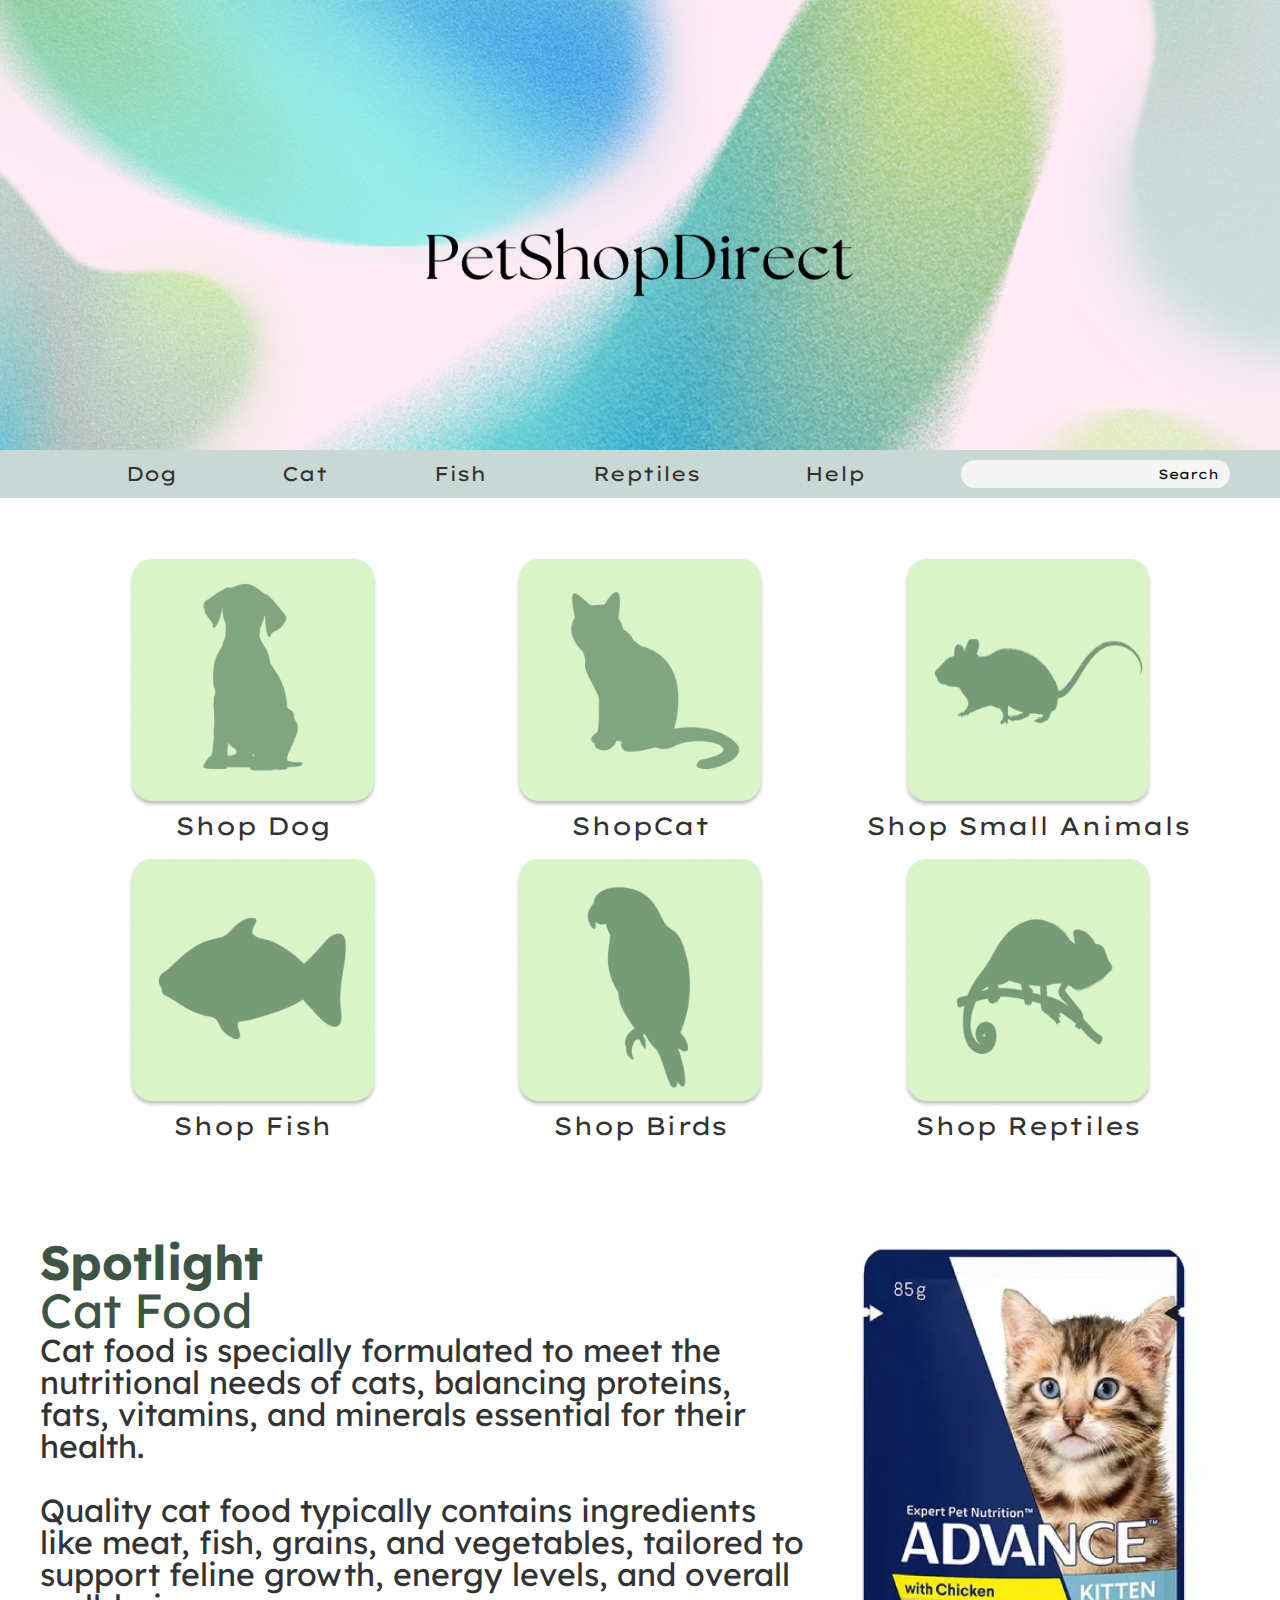
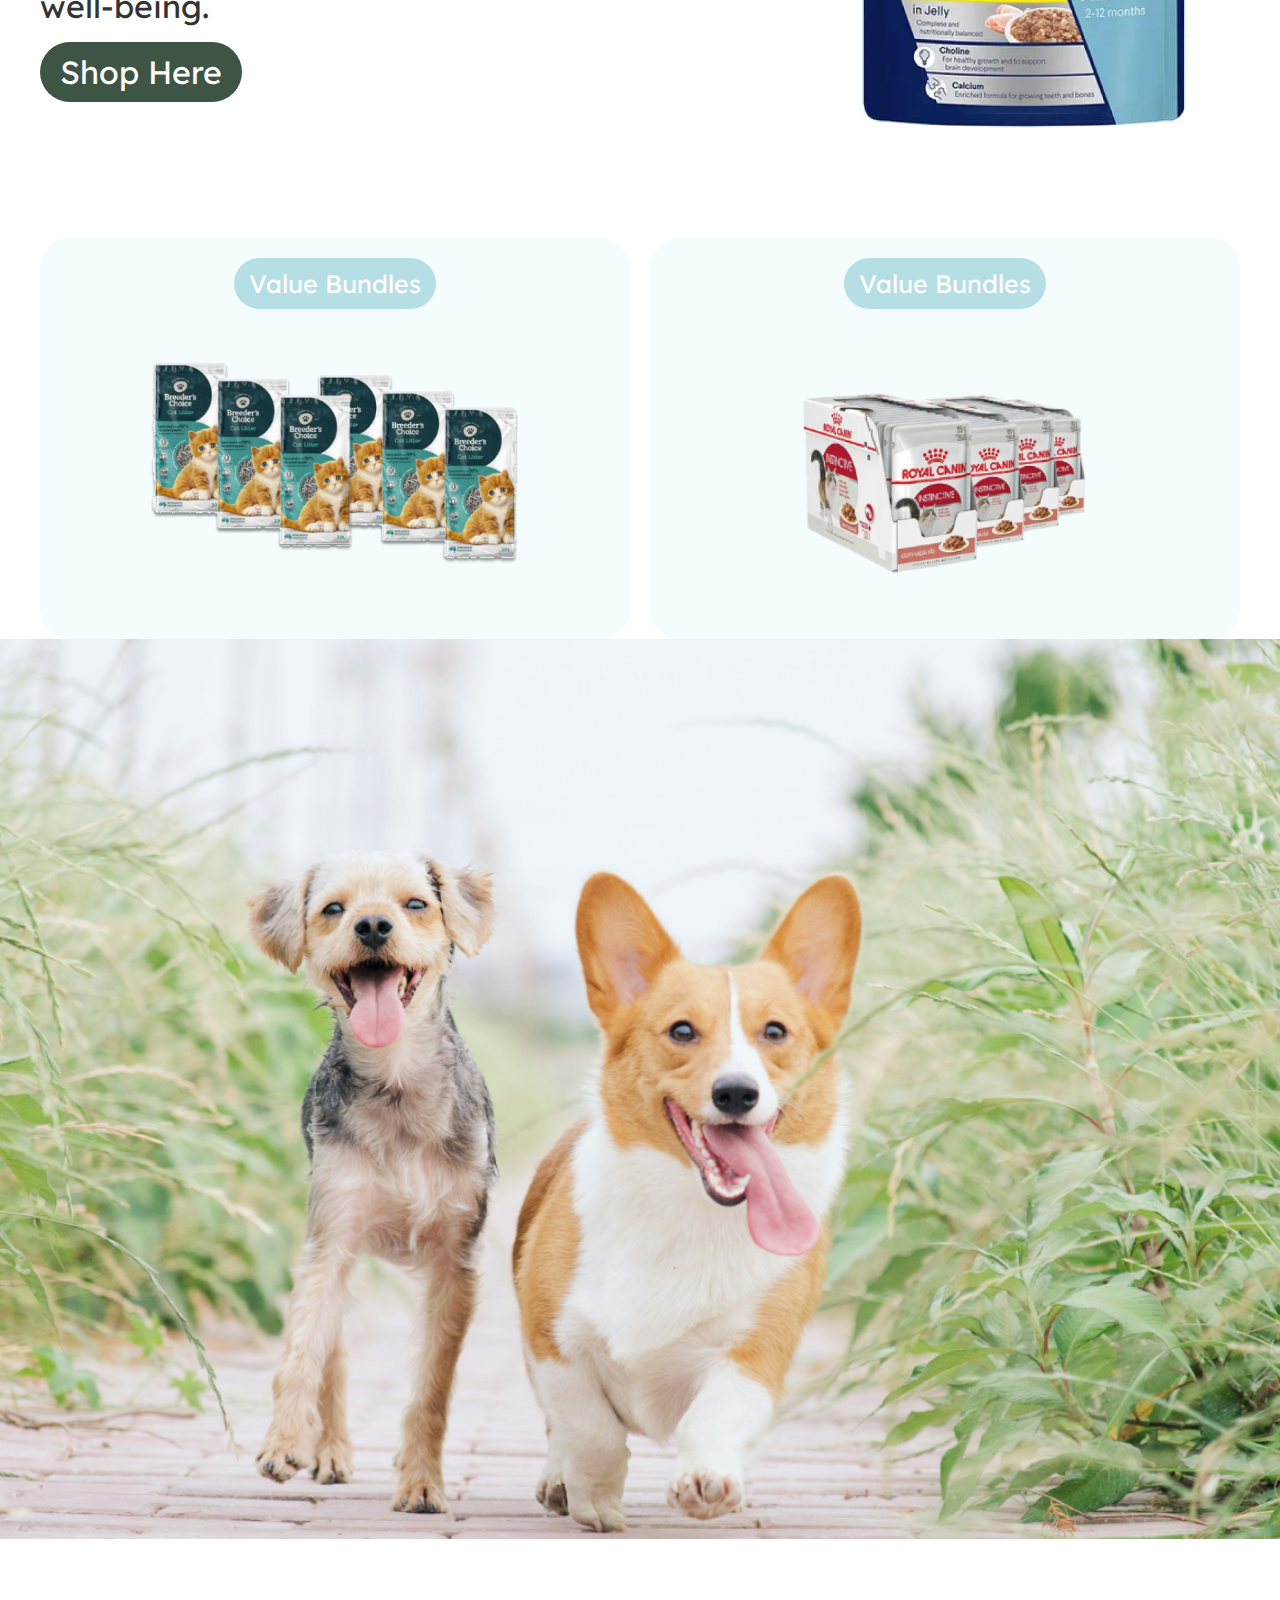
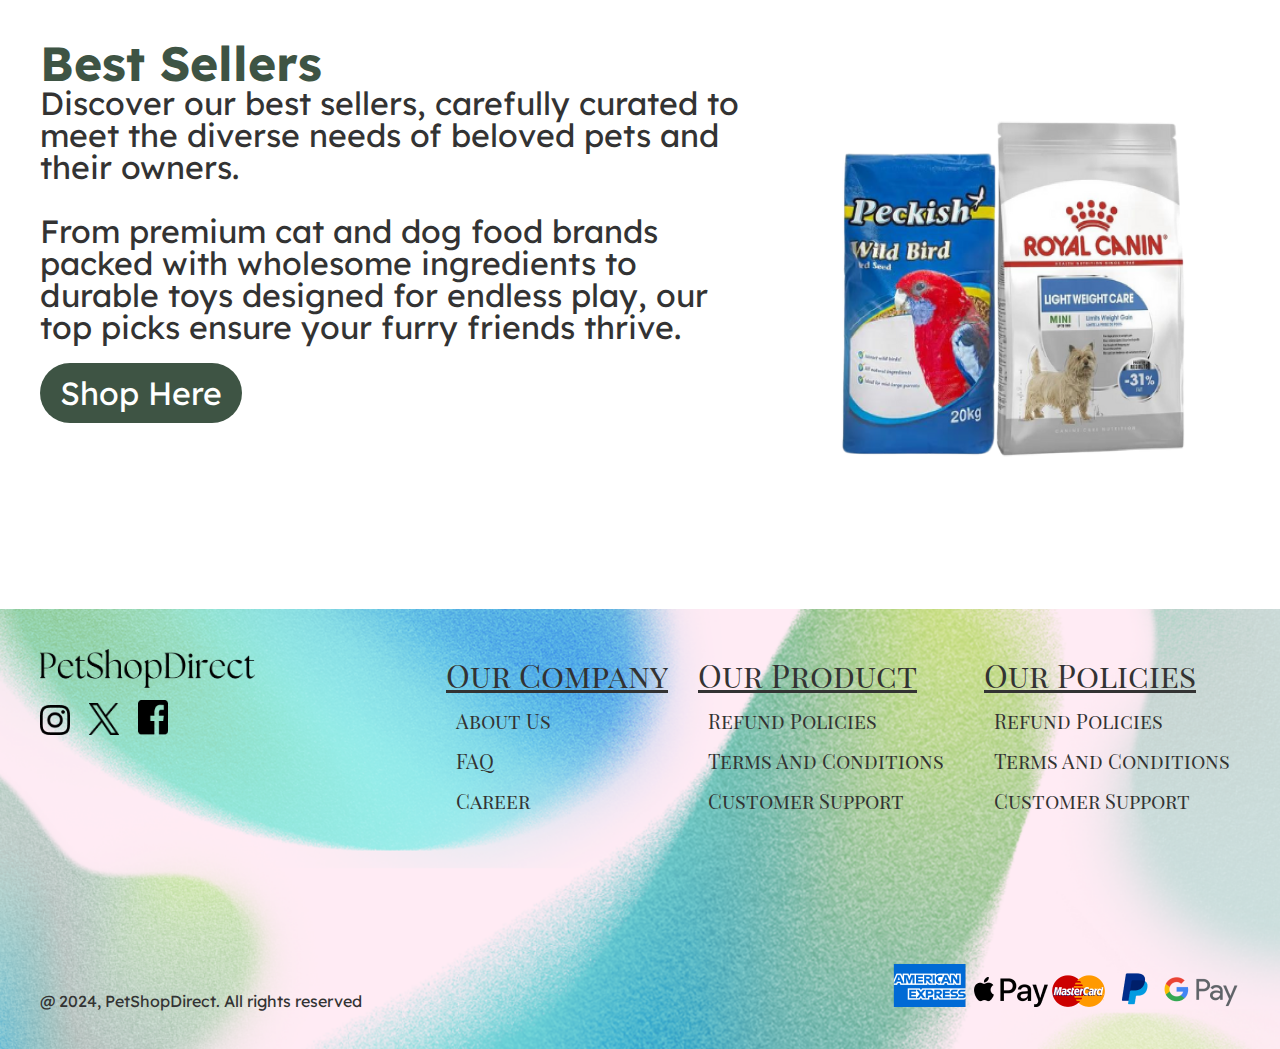
==== index.html @ a7680263 "updates" ====
<!DOCTYPE html>
<html lang="en">
  <head>
    <meta charset="UTF-8" />
    <meta name="viewport" content="width=device-width, initial-scale=1.0" />
    <title>PetShopDirect</title>
    <link rel="stylesheet" href="assets/css/styles.css" />
    <link rel="stylesheet" href="assets/css/typography.css" />
    <link rel="stylesheet" href="assets/css/colors.css" />
    <link rel="stylesheet" href="assets/css/pages/home.css" />
    <!-- fonts -->
    <link rel="preconnect" href="https://fonts.googleapis.com" />
    <link rel="preconnect" href="https://fonts.gstatic.com" crossorigin />
    <link
      href="https://fonts.googleapis.com/css2?family=Lexend+Giga:wght@100..900&family=Lexend:wght@100..900&family=Playfair+Display+SC:ital,wght@0,400;0,700;0,900;1,400;1,700;1,900&display=swap"
      rel="stylesheet"
    />
  </head>
  <body>
    <!-- banner -->
    <div class="banner"></div>
    <!-- menu -->
    <div class="menu-container">
      <div class="menu">
        <div class="menu-list">
          <a>dog</a>
          <a>cat</a>
          <a>fish</a>
          <a>reptiles</a>
          <a>help</a>
        </div>
        <div class="searchbar">
          <input type="text" />
          <button>search</button>
        </div>
      </div>
    </div>
    <!-- categories -->
    <div class="categories">
      <div class="category">
        <img src="./assets/images/dogs.png" alt="dog" />
        <p>Shop Dog</p>
      </div>
      <div class="category">
        <img src="./assets/images/cat.png" alt="cat" />
        <p>ShopCat</p>
      </div>
      <div class="category">
        <img src="./assets/images/small animals.png" alt="small animals" />
        <p>Shop Small Animals</p>
      </div>
      <div class="category">
        <img src="./assets/images/fish.png" alt="fish" />
        <p>Shop Fish</p>
      </div>
      <div class="category">
        <img src="./assets/images/bird.png" alt="birds" />
        <p>Shop Birds</p>
      </div>
      <div class="category">
        <img src="./assets/images/reptiles.png" alt="reptiles" />
        <p>Shop Reptiles</p>
      </div>
    </div>
    <!-- spotlight -->
    <div class="spotlight-container">
      <div class="spotlight">
        <h1 class="bold">Spotlight</h1>
        <h1>Cat Food</h1>
        <p>
          Cat food is specially formulated to meet the nutritional needs of
          cats, balancing proteins, fats, vitamins, and minerals essential for
          their health. <br />
          <br />
          Quality cat food typically contains ingredients like meat, fish,
          grains, and vegetables, tailored to support feline growth, energy
          levels, and overall well-being.
        </p>
        <button class="primary-button">Shop Here</button>
      </div>
      <img
        src="./assets/images/cat food spotlight.png"
        alt="cat food spotlight"
      />
    </div>
    <!-- bundle -->
    <div class="bundles">
      <div class="bundle">
        <button>value bundles</button>
        <img src="./assets/images/bundles.png" alt="bundles" />
      </div>
      <div class="bundle">
        <button>value bundles</button>
        <img src="./assets/images/bundles 2.png" alt="bundles" />
      </div>
    </div>
    <!-- featured -->
    <div class="featured"></div>
    <!-- spotlight -->
    <div class="spotlight-container">
      <div class="spotlight">
        <h1 class="bold">Best Sellers</h1>
        <p>
          Discover our best sellers, carefully curated to meet the diverse needs
          of beloved pets and their owners.<br /><br />

          From premium cat and dog food brands packed with wholesome ingredients
          to durable toys designed for endless play, our top picks ensure your
          furry friends thrive.
        </p>
        <button class="primary-button">Shop Here</button>
      </div>
      <img src="./assets/images/best sellers.png" alt="cat food spotlight" />
    </div>
    <!-- footer -->
    <div class="footer">
      <div class="footer-top">
        <div class="logo-section">
          <img class="logo" src="./assets/images/logo.png" />
          <div class="social-icons">
            <img src="./assets/images/instagram logo.png" />
            <img src="./assets/images/twitter.png" />
            <img src="./assets/images/facebook.png" />
          </div>
        </div>
        <div class="footer-menu">
          <div class="menu-section">
            <p class="menu-title">Our Company</p>
            <a> About Us </a>
            <a> FAQ </a>
            <a> Career </a>
          </div>
          <div class="menu-section">
            <p class="menu-title">Our Product</p>
            <a> Refund Policies </a>
            <a> Terms and Conditions </a>
            <a> Customer Support </a>
          </div>
          <div class="menu-section">
            <p class="menu-title">Our Policies</p>
            <a> Refund Policies </a>
            <a> Terms and Conditions </a>
            <a> Customer Support </a>
          </div>
        </div>
      </div>
      <div class="footer-bottom">
        <p>@ 2024, PetShopDirect. All rights reserved</p>
        <div>
          <img src="assets/images/American-Express-logo 1.png" alt="amex" />
          <img src="assets/images/apple pay.png" alt="paypal" />
          <img src="assets/images/MasterCard_Logo.png" alt="mastercard" />
          <img src="assets/images/Paypal_logo.png" alt="paypal" />
          <img src="assets/images/Google_Pay-Logo.png" alt="googlepay" />
        </div>
      </div>
    </div>
  </body>
</html>
---- assets/css/styles.css ----
/* http://meyerweb.com/eric/tools/css/reset/ 
   v2.0 | 20110126
   License: none (public domain)
*/

html,
body,
div,
span,
applet,
object,
iframe,
h1,
h2,
h3,
h4,
h5,
h6,
p,
blockquote,
pre,
a,
abbr,
acronym,
address,
big,
cite,
code,
del,
dfn,
em,
img,
ins,
kbd,
q,
s,
samp,
small,
strike,
strong,
sub,
sup,
tt,
var,
b,
u,
i,
center,
dl,
dt,
dd,
ol,
ul,
li,
fieldset,
form,
label,
legend,
table,
caption,
tbody,
tfoot,
thead,
tr,
th,
td,
article,
aside,
canvas,
details,
embed,
figure,
figcaption,
footer,
header,
hgroup,
menu,
nav,
output,
ruby,
section,
summary,
time,
mark,
audio,
video {
  margin: 0;
  padding: 0;
  border: 0;
  font-size: 100%;
  font: inherit;
  vertical-align: baseline;
}
/* HTML5 display-role reset for older browsers */
article,
aside,
details,
figcaption,
figure,
footer,
header,
hgroup,
menu,
nav,
section {
  display: block;
}
body {
  line-height: 1;
}
ol,
ul {
  list-style: none;
}
blockquote,
q {
  quotes: none;
}
blockquote:before,
blockquote:after,
q:before,
q:after {
  content: "";
  content: none;
}
table {
  border-collapse: collapse;
  border-spacing: 0;
}

.primary-button {
  border: none;
  background-color: #3e5444;
  color: white;
  border-radius: 30px;
  padding: 10px 20px;
  font-size: 32px;
  font-family: "Lexend", sans-serif;
  cursor: pointer;
}

button:hover {
  transition: 1s;
  transform: scale(0.97);
}

.cart-button {
  border: none;
  background-color: 99A49C4;
  color: white;
  border-radius: 30px;
  padding: 10px 20px;
  font-size: 32px;
  font-family: "Lexend", sans-serif;
}
---- assets/css/typography.css ----
/* Title Styles */
h1 {
  font-size: 48px;
  font-family: "Lexend", sans-serif;
}

h2 {
  font-size: 40px;
  font-family: "Lexend", sans-serif;
  text-transform: uppercase;
}

h3 {
  font-size: 24px;
  font-family: "Lexend Giga", sans-serif;
}

/* body */
p {
  font-size: 32px;
  font-family: "Lexend", sans-serif;
}
a {
  font-size: 20px;
  font-family: "Lexend Giga", sans-serif;
  text-transform: capitalize;
  margin: 0px 10px;
}

/* Helper */
.bold {
  font-weight: bold;
}
---- assets/css/colors.css ----
:root {
  --main-title-color: #3e5444;
}

/* Text Colors */
body {
  color: #333;
}
h1,
h2 {
  color: var(--main-title-color);
}
---- assets/css/pages/home.css ----
.banner {
  width: 100%;
  height: 50vh;
  background-image: url("../../images/header.png");
  background-position: center;
  background-size: cover;
}
.menu-container {
  background-color: #c9d8d5;
}
.menu {
  display: flex;
  align-items: center;
  justify-content: space-between;
  max-width: 1200px;
  padding: 10px 30px;
}
.menu-list {
  width: 100%;
  display: flex;
  justify-content: space-evenly;
}
.searchbar {
  background-color: #f5f5f5;
  padding: 5px;
  border-radius: 20px;
  display: flex;
  gap: 5px;
}
.searchbar input {
  border: none;
  background-color: transparent;
}

.searchbar button {
  background-color: transparent;
  border: none;
  font-family: "Lexend Giga", sans-serif;
  text-transform: capitalize;
}

.categories {
  margin: auto;
  margin-top: 40px;
  display: flex;
  justify-content: space-evenly;
  flex-wrap: wrap;
  max-width: 1200px;
}

.category {
  display: flex;
  flex-direction: column;
  align-items: center;
  width: 350px;
  margin-top: 20px;
}

.category:hover {
  transform: scale(1.1);
  transition: 1s;
  cursor: pointer;
}

.category img {
  width: 250px;
  height: 250px;
}

.category p {
  font-family: "Lexend Giga", sans-serif;
  text-transform: capitalize;
  font-size: 25px;
  margin-top: 5px;
}

.bundles {
  display: flex;
  max-width: 1200px;
  margin: auto;
  gap: 20px;
  margin-top: 100px;
}

.bundle {
  display: flex;
  flex-direction: column;
  align-items: center;
  background-color: #f4fcfe;
  padding: 20px;
  border-radius: 30px;
  width: 50%;
}

.bundle img {
  width: 100%;
}

.bundle button {
  border: none;
  background-color: #b6dfe5;
  padding: 10px 15px;
  font-size: 25px;
  border-radius: 30px;
  color: white;
  font-family: "Lexend", sans-serif;
  text-transform: capitalize;
}

.spotlight-container {
  display: flex;
  max-width: 1200px;
  margin: auto;
  margin-top: 100px;
  justify-content: space-between;
  padding: 0px 20px;
}

.spotlight-container img {
  width: 500px;
  height: 500px;
}

.spotlight-container p {
  margin-bottom: 20px;
}

.featured {
  width: 100%;
  height: 100vh;
  background-image: url("../../images/dog\ pic.png");
  background-position: center;
  background-size: cover;
}

.footer {
  margin-top: 70px;
  display: flex;
  flex-direction: column;
  gap: 30px;
  background-image: url("../../images/footer\ image.png");
  background-position: center;
  background-size: cover;
  height: 40vh;
  justify-content: space-between;
  font-family: "Playfair Display SC", serif;
  padding: 40px;
}

.footer .footer-top,
.footer-bottom {
  display: flex;
  justify-content: space-between;
  align-items: baseline;
}

.footer .footer-top .logo-section .logo {
  width: 215px;
}

.social-icons img {
  width: 30px;
  margin-right: 15px;
  margin-top: 10px;
}

.footer-menu {
  display: flex;
  gap: 30px;
}

.menu-section {
  display: flex;
  flex-direction: column;
  align-items: flex-start;
  gap: 20px;
}

.menu-section a,
.menu-title {
  font-family: "Playfair Display SC", serif;
}

.footer-bottom p {
  font-size: 16px;
}

.menu-section .menu-title {
  text-decoration: underline;
}
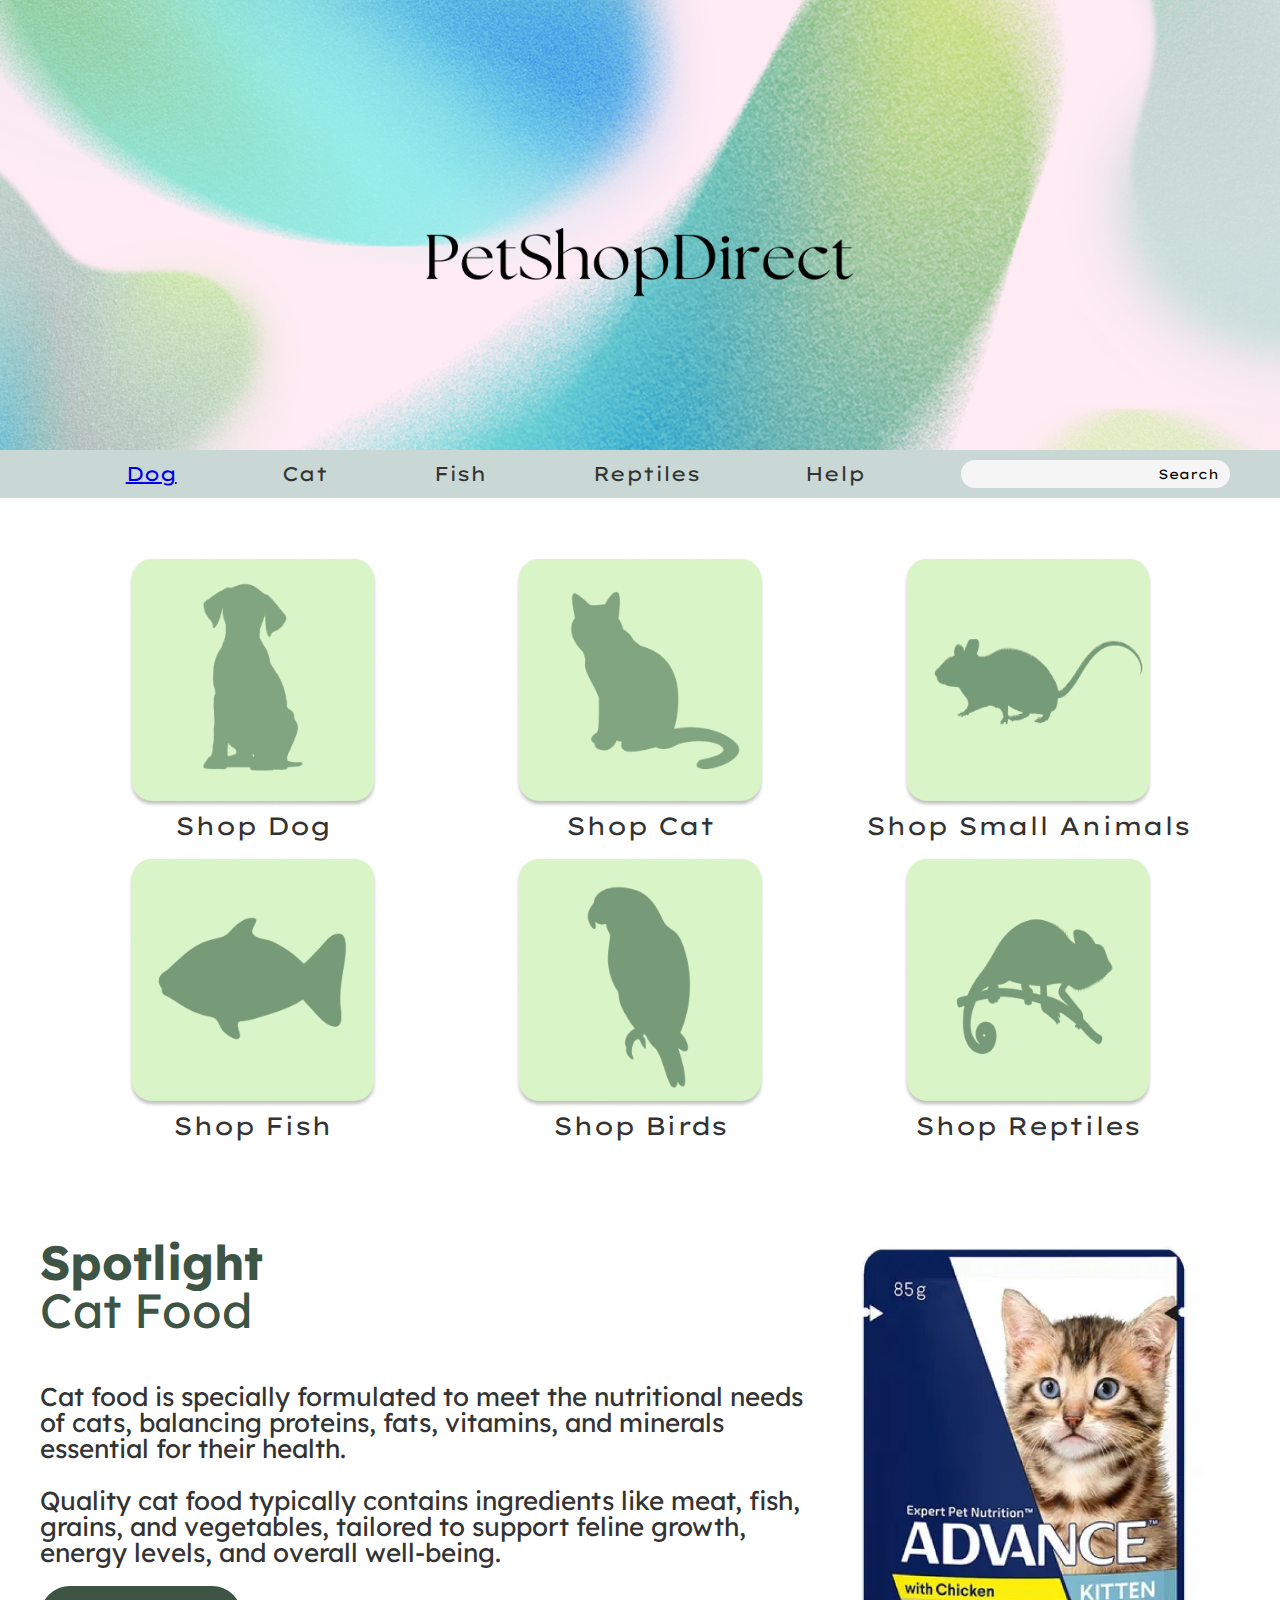
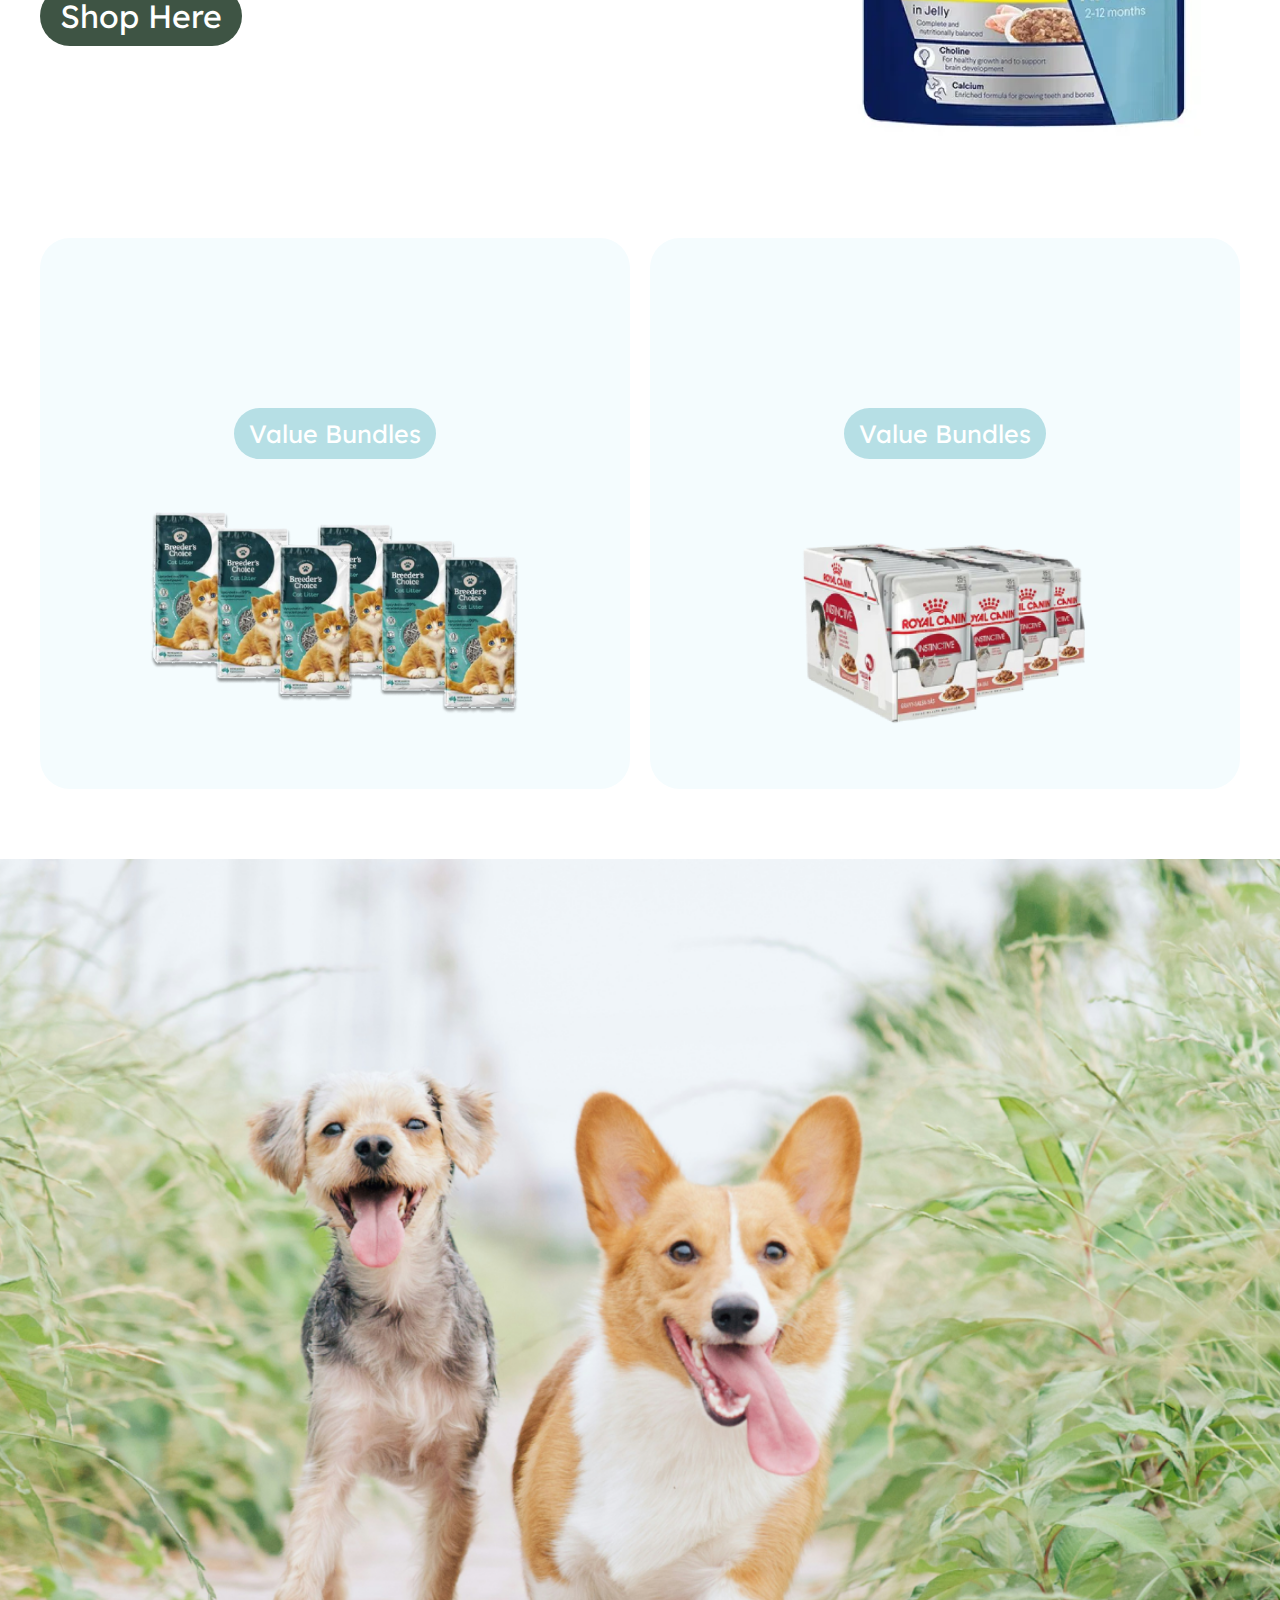
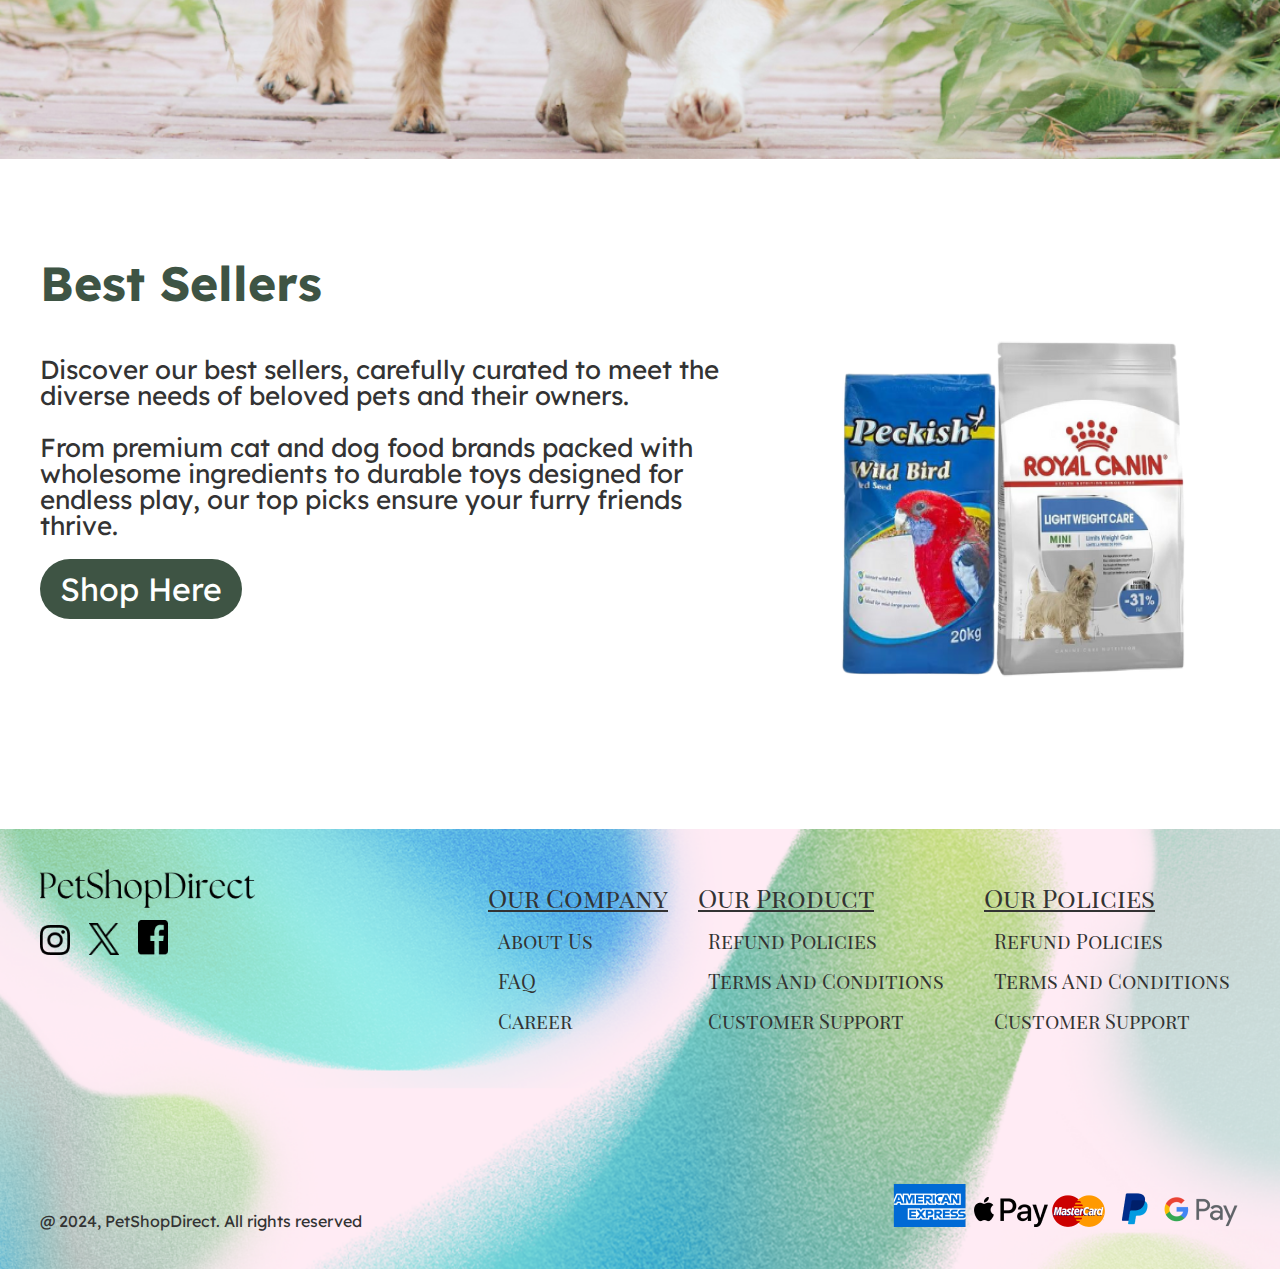
==== commit baf23731: "updates" ====
--- a/index.html
+++ b/index.html
@@ -7,6 +7,7 @@
     <link rel="stylesheet" href="assets/css/styles.css" />
     <link rel="stylesheet" href="assets/css/typography.css" />
     <link rel="stylesheet" href="assets/css/colors.css" />
+    <link rel="stylesheet" href="assets/css/menu.css" />
     <link rel="stylesheet" href="assets/css/pages/home.css" />
     <!-- fonts -->
     <link rel="preconnect" href="https://fonts.googleapis.com" />
@@ -23,7 +24,7 @@
     <div class="menu-container">
       <div class="menu">
         <div class="menu-list">
-          <a>dog</a>
+          <a href="/productpage.html">dog</a>
           <a>cat</a>
           <a>fish</a>
           <a>reptiles</a>
@@ -37,13 +38,13 @@
     </div>
     <!-- categories -->
     <div class="categories">
-      <div class="category">
+      <div class="category" id="dog">
         <img src="./assets/images/dogs.png" alt="dog" />
         <p>Shop Dog</p>
       </div>
       <div class="category">
         <img src="./assets/images/cat.png" alt="cat" />
-        <p>ShopCat</p>
+        <p>Shop Cat</p>
       </div>
       <div class="category">
         <img src="./assets/images/small animals.png" alt="small animals" />
@@ -95,7 +96,7 @@
       </div>
     </div>
     <!-- featured -->
-    <div class="featured"></div>
+    <div class="featured" style="margin-top: 70px"></div>
     <!-- spotlight -->
     <div class="spotlight-container">
       <div class="spotlight">
@@ -157,3 +158,12 @@
     </div>
   </body>
 </html>
+
+<script>
+  document.addEventListener("DOMContentLoaded", function () {
+    const dogButton = document.getElementById("dog");
+    dogButton.addEventListener("click", () => {
+      window.location = "/productpage.html";
+    });
+  });
+</script>
--- a/assets/css/styles.css
+++ b/assets/css/styles.css
@@ -128,6 +128,12 @@
   border-spacing: 0;
 }
 
+.item-container {
+  max-width: 1200px;
+  margin: auto;
+  margin-top: 40px;
+}
+
 .primary-button {
   border: none;
   background-color: #3e5444;
@@ -153,3 +159,8 @@
   font-size: 32px;
   font-family: "Lexend", sans-serif;
 }
+
+.flex {
+  display: flex;
+  flex-wrap: wrap;
+}
--- a/assets/css/typography.css
+++ b/assets/css/typography.css
@@ -17,7 +17,7 @@
 
 /* body */
 p {
-  font-size: 32px;
+  font-size: 26px;
   font-family: "Lexend", sans-serif;
 }
 a {
--- a/assets/css/menu.css
+++ b/assets/css/menu.css
@@ -0,0 +1,56 @@
+.page-logo {
+  margin-top: 200px;
+  margin-bottom: 75px;
+  display: flex;
+  justify-content: center;
+  align-items: center;
+}
+
+.cart {
+  display: flex;
+  width: 100%;
+  justify-content: end;
+}
+
+.cart img {
+  margin: 15px;
+  width: 50px;
+}
+
+.menu-container {
+  background-color: #c9d8d5;
+}
+
+.menu {
+  display: flex;
+  align-items: center;
+  justify-content: space-between;
+  max-width: 1200px;
+  padding: 10px 30px;
+}
+
+.menu-list {
+  width: 100%;
+  display: flex;
+  justify-content: space-evenly;
+}
+
+.searchbar {
+  background-color: #f5f5f5;
+  padding: 5px;
+  border-radius: 20px;
+  display: flex;
+  gap: 5px;
+}
+
+.searchbar input {
+  border: none;
+  background-color: transparent;
+}
+
+.searchbar button {
+  background-color: transparent;
+  border: none;
+  font-family: "Lexend Giga", sans-serif;
+  text-transform: capitalize;
+}
--- a/assets/css/pages/home.css
+++ b/assets/css/pages/home.css
@@ -105,6 +105,7 @@
   color: white;
   font-family: "Lexend", sans-serif;
   text-transform: capitalize;
+  margin-top: 150px;
 }
 
 .spotlight-container {
@@ -123,6 +124,7 @@
 
 .spotlight-container p {
   margin-bottom: 20px;
+  margin-top: 50px;
 }
 
 .featured {
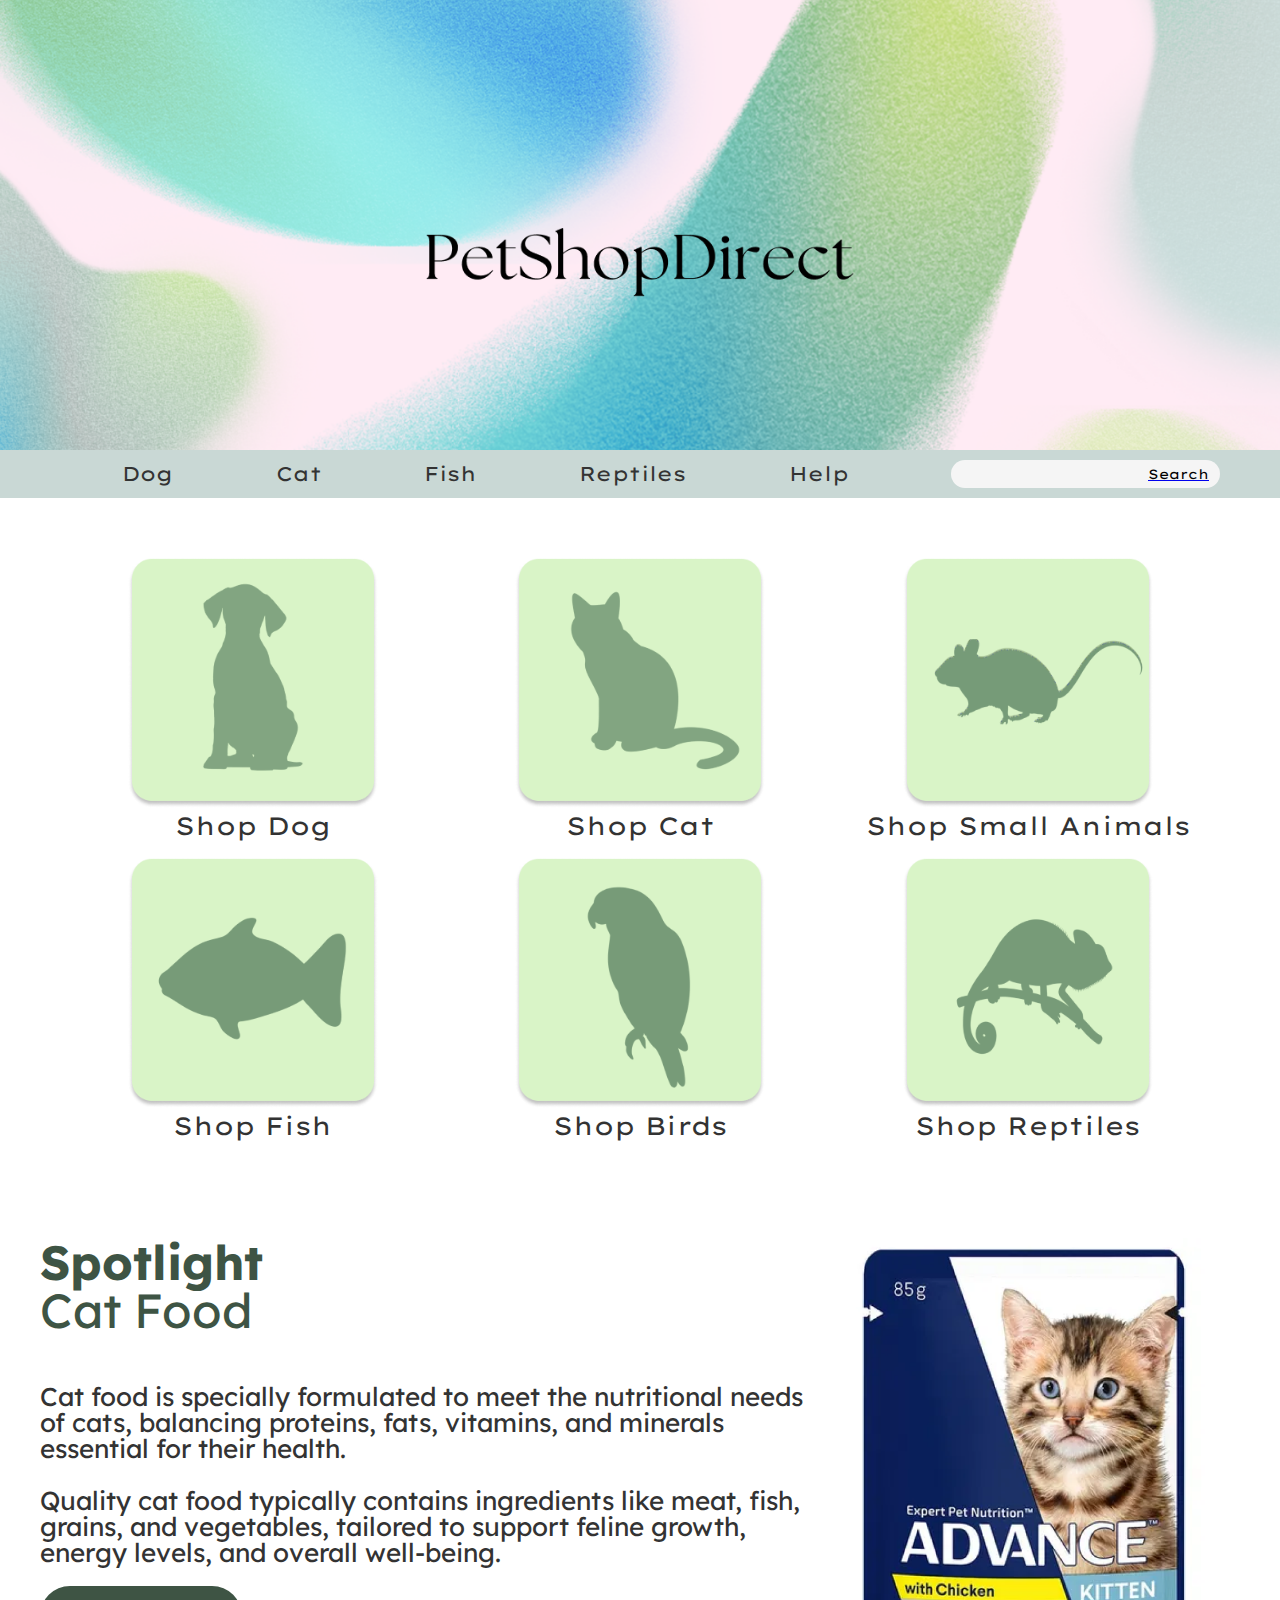
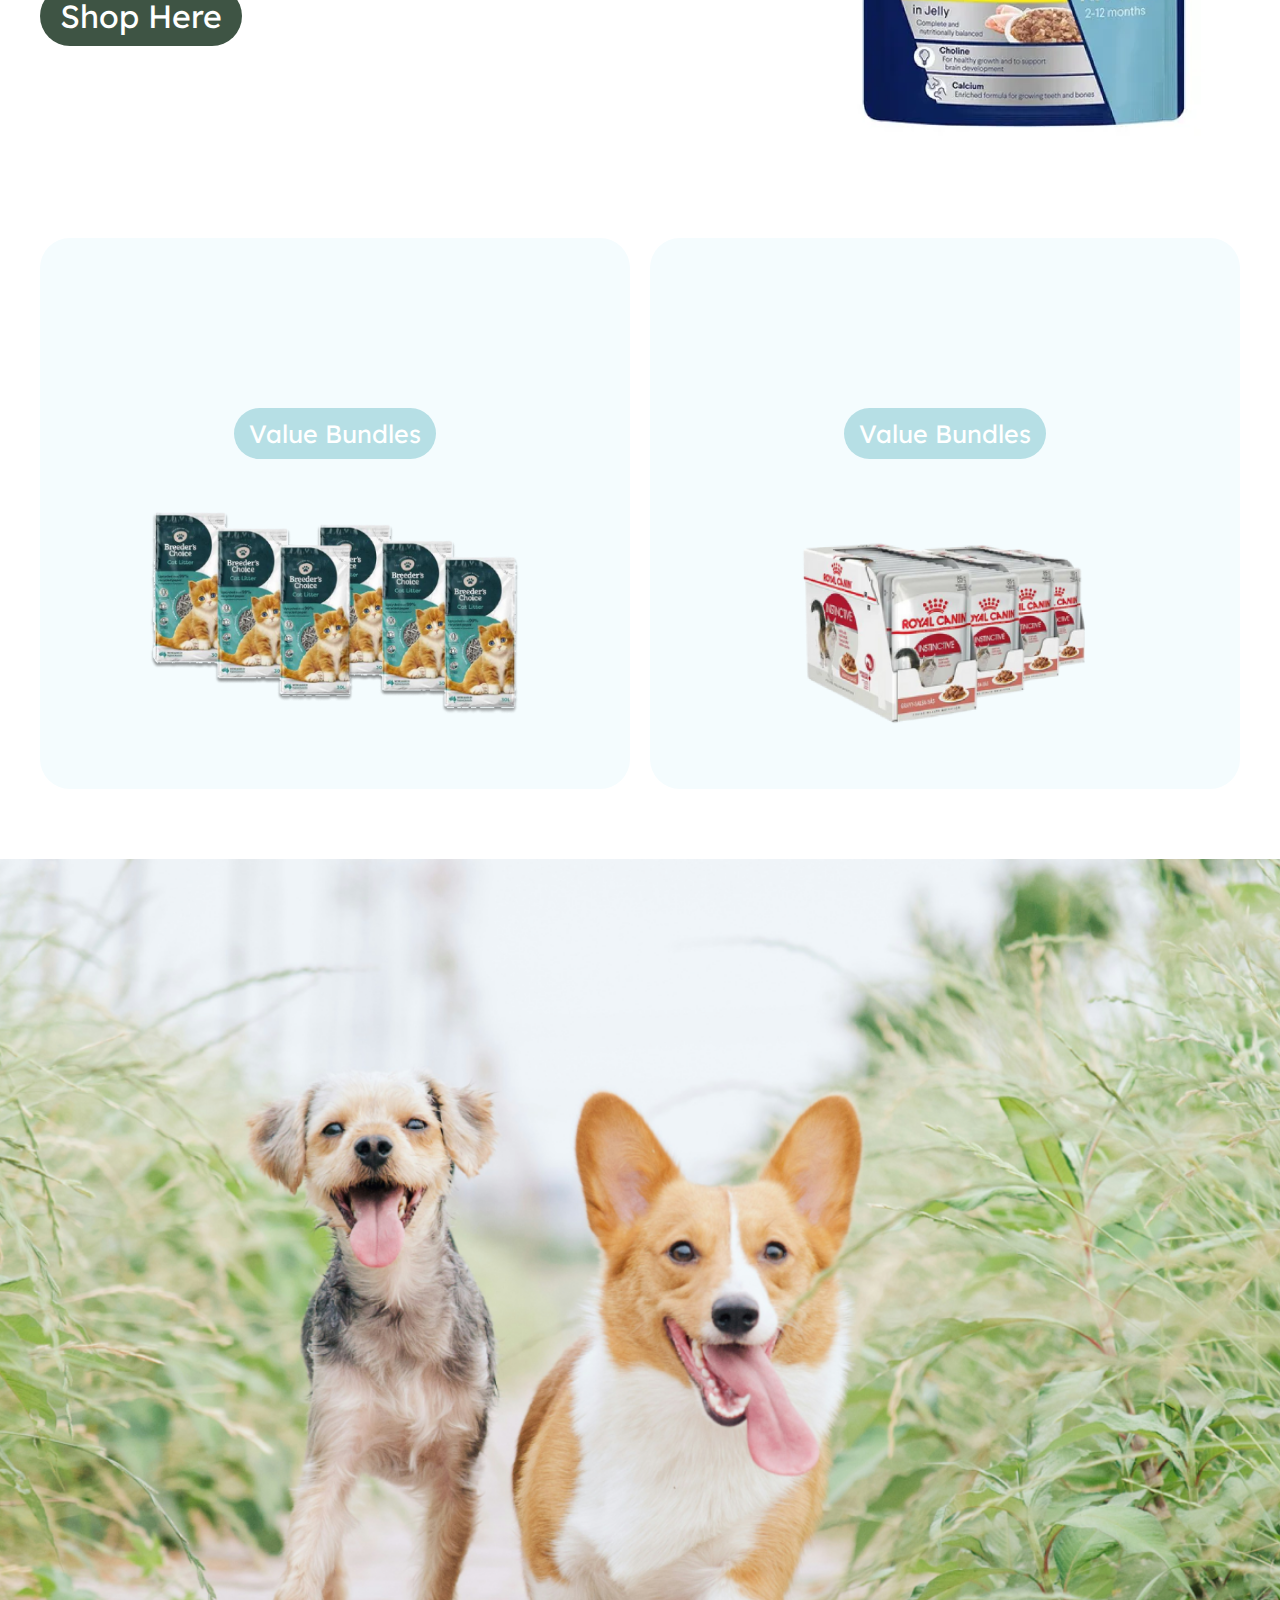
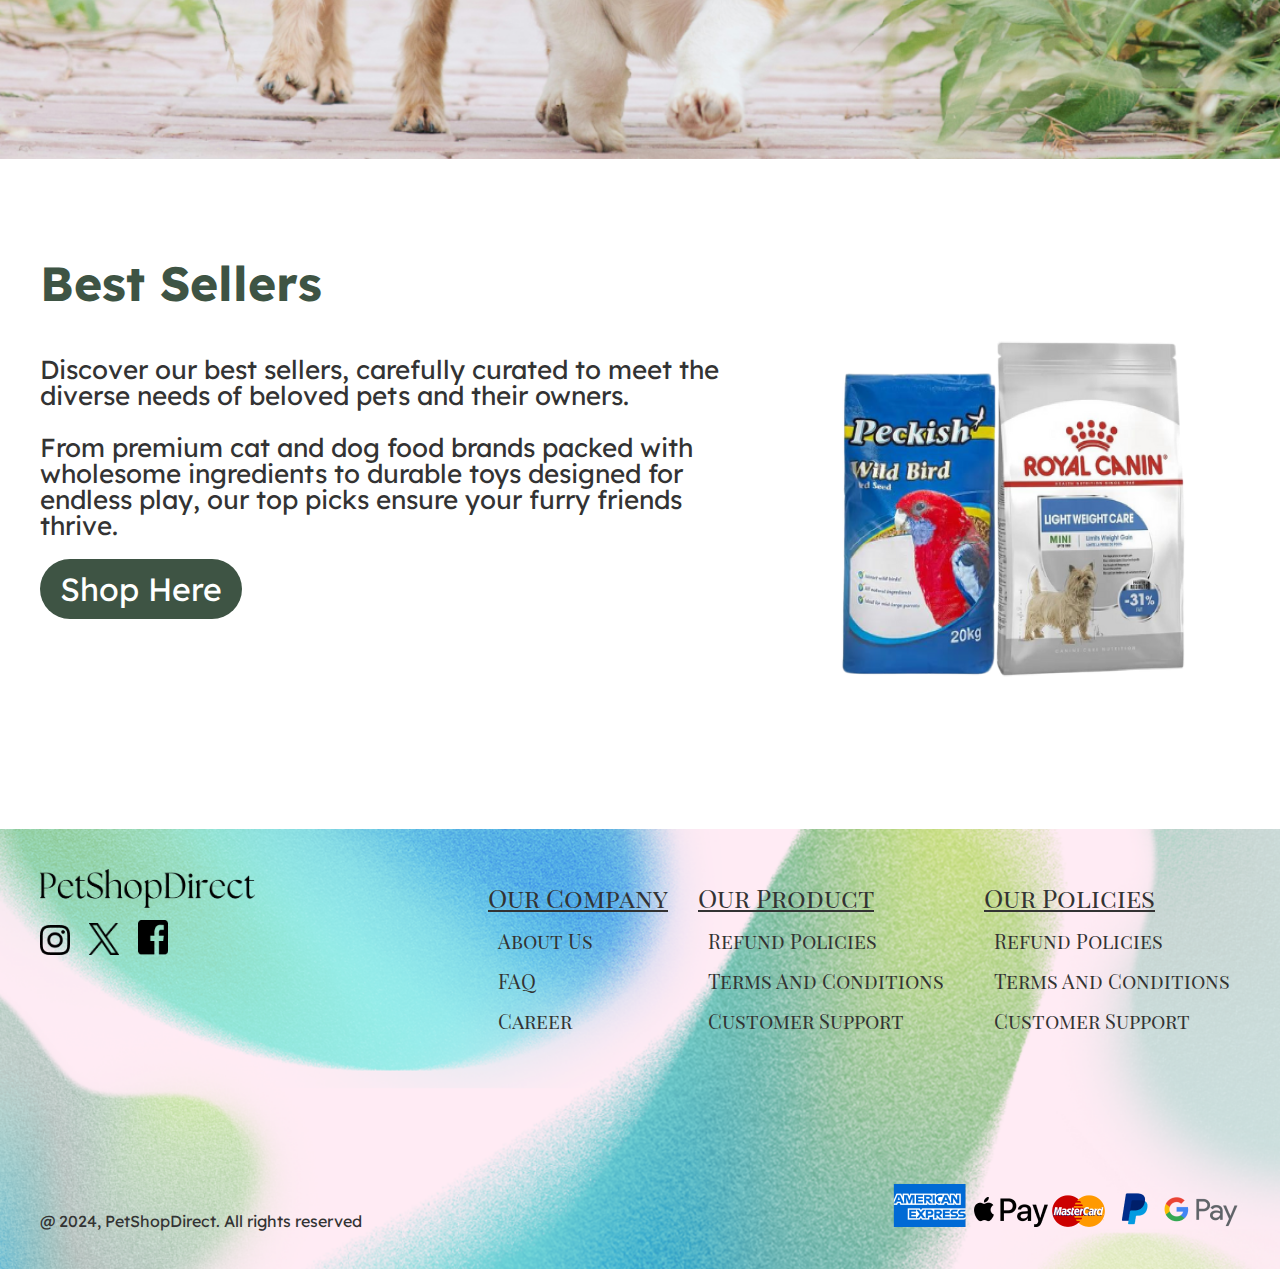
==== commit 562a0ad2: "updates" ====
--- a/index.html
+++ b/index.html
@@ -24,16 +24,18 @@
     <div class="menu-container">
       <div class="menu">
         <div class="menu-list">
-          <a href="/productpage.html">dog</a>
+          <a id="dogLink">dog</a>
           <a>cat</a>
           <a>fish</a>
           <a>reptiles</a>
           <a>help</a>
         </div>
-        <div class="searchbar">
-          <input type="text" />
-          <button>search</button>
-        </div>
+        <a href="searchpage.html">
+          <div class="searchbar">
+            <input type="text" />
+            <button>search</button>
+          </div>
+        </a>
       </div>
     </div>
     <!-- categories -->
@@ -160,10 +162,28 @@
 </html>
 
 <script>
-  document.addEventListener("DOMContentLoaded", function () {
-    const dogButton = document.getElementById("dog");
-    dogButton.addEventListener("click", () => {
-      window.location = "/productpage.html";
+    document.addEventListener("DOMContentLoaded", function () {
+      const dogButton = document.getElementById("dog");
+      dogButton.addEventListener("click", () => {
+        window.location = "productpage.html";
+      });
     });
-  });
+
+    document.addEventListener("DOMContentLoaded", function () {
+      const dogLink = document.getElementById("dogLink");
+
+      dogLink.addEventListener("click", function () {
+        window.location.href = "productpage.html";
+      });
+
+      var shoppingCartLink = document.getElementById("shoppingCartLink");
+
+
+  shoppingCartLink.addEventListener("click", function(event) {
+
+    event.preventDefault();
+
+
+    window.location.href = "shoppingcart2.html";
+    });
 </script>
--- a/assets/css/styles.css
+++ b/assets/css/styles.css
@@ -91,6 +91,7 @@
   font: inherit;
   vertical-align: baseline;
 }
+
 /* HTML5 display-role reset for older browsers */
 article,
 aside,
@@ -150,6 +151,23 @@
   transform: scale(0.97);
 }
 
+.secondary-button {
+  border: none;
+  background-color: #3e5444;
+  color: white;
+  border-radius: 30px;
+  padding: 10px 20px;
+  font-size: 32px;
+  font-family: "Lexend", sans-serif;
+  cursor: pointer;
+}
+
+.secondary-button:focus {
+  background-color: #f0f0f0;
+  border-color: #999;
+  transition: 1s;
+}
+
 .cart-button {
   border: none;
   background-color: 99A49C4;
@@ -164,3 +182,19 @@
   display: flex;
   flex-wrap: wrap;
 }
+
+.continue-link {
+  display: block;
+  text-align: center;
+  margin-top: 20px;
+  color: grey;
+  text-decoration: none;
+}
+
+.checkout.link {
+  display: block;
+  text-align: center;
+  margin-top: 20px;
+  color: grey;
+  text-decoration: none;
+}
--- a/assets/css/typography.css
+++ b/assets/css/typography.css
@@ -15,6 +15,13 @@
   font-family: "Lexend Giga", sans-serif;
 }
 
+h4 {
+  font-size: 30px;
+  font-family: "Lexend", sans-serif;
+  font-weight: bold;
+  text-transform: uppercase;
+  color: #3e5444;
+}
 /* body */
 p {
   font-size: 26px;
@@ -27,7 +34,26 @@
   margin: 0px 10px;
 }
 
-/* Helper */
+.breadcrumb a {
+  color: black;
+  text-decoration: none;
+}
+
 .bold {
   font-weight: bold;
 }
+
+.continue-link {
+  font-size: 24px;
+  font-family: "Lexend", sans-serif;
+}
+
+.checkout.link {
+  font-size: 24px;
+  font-family: "Lexend", sans-serif;
+}
+
+.personal-details {
+  font-size: 16px;
+  font-family: "Lexend", sans-serif;
+}
--- a/assets/css/menu.css
+++ b/assets/css/menu.css
@@ -1,6 +1,6 @@
 .page-logo {
-  margin-top: 200px;
-  margin-bottom: 75px;
+  margin-top: 100px;
+  margin-bottom: 50px;
   display: flex;
   justify-content: center;
   align-items: center;
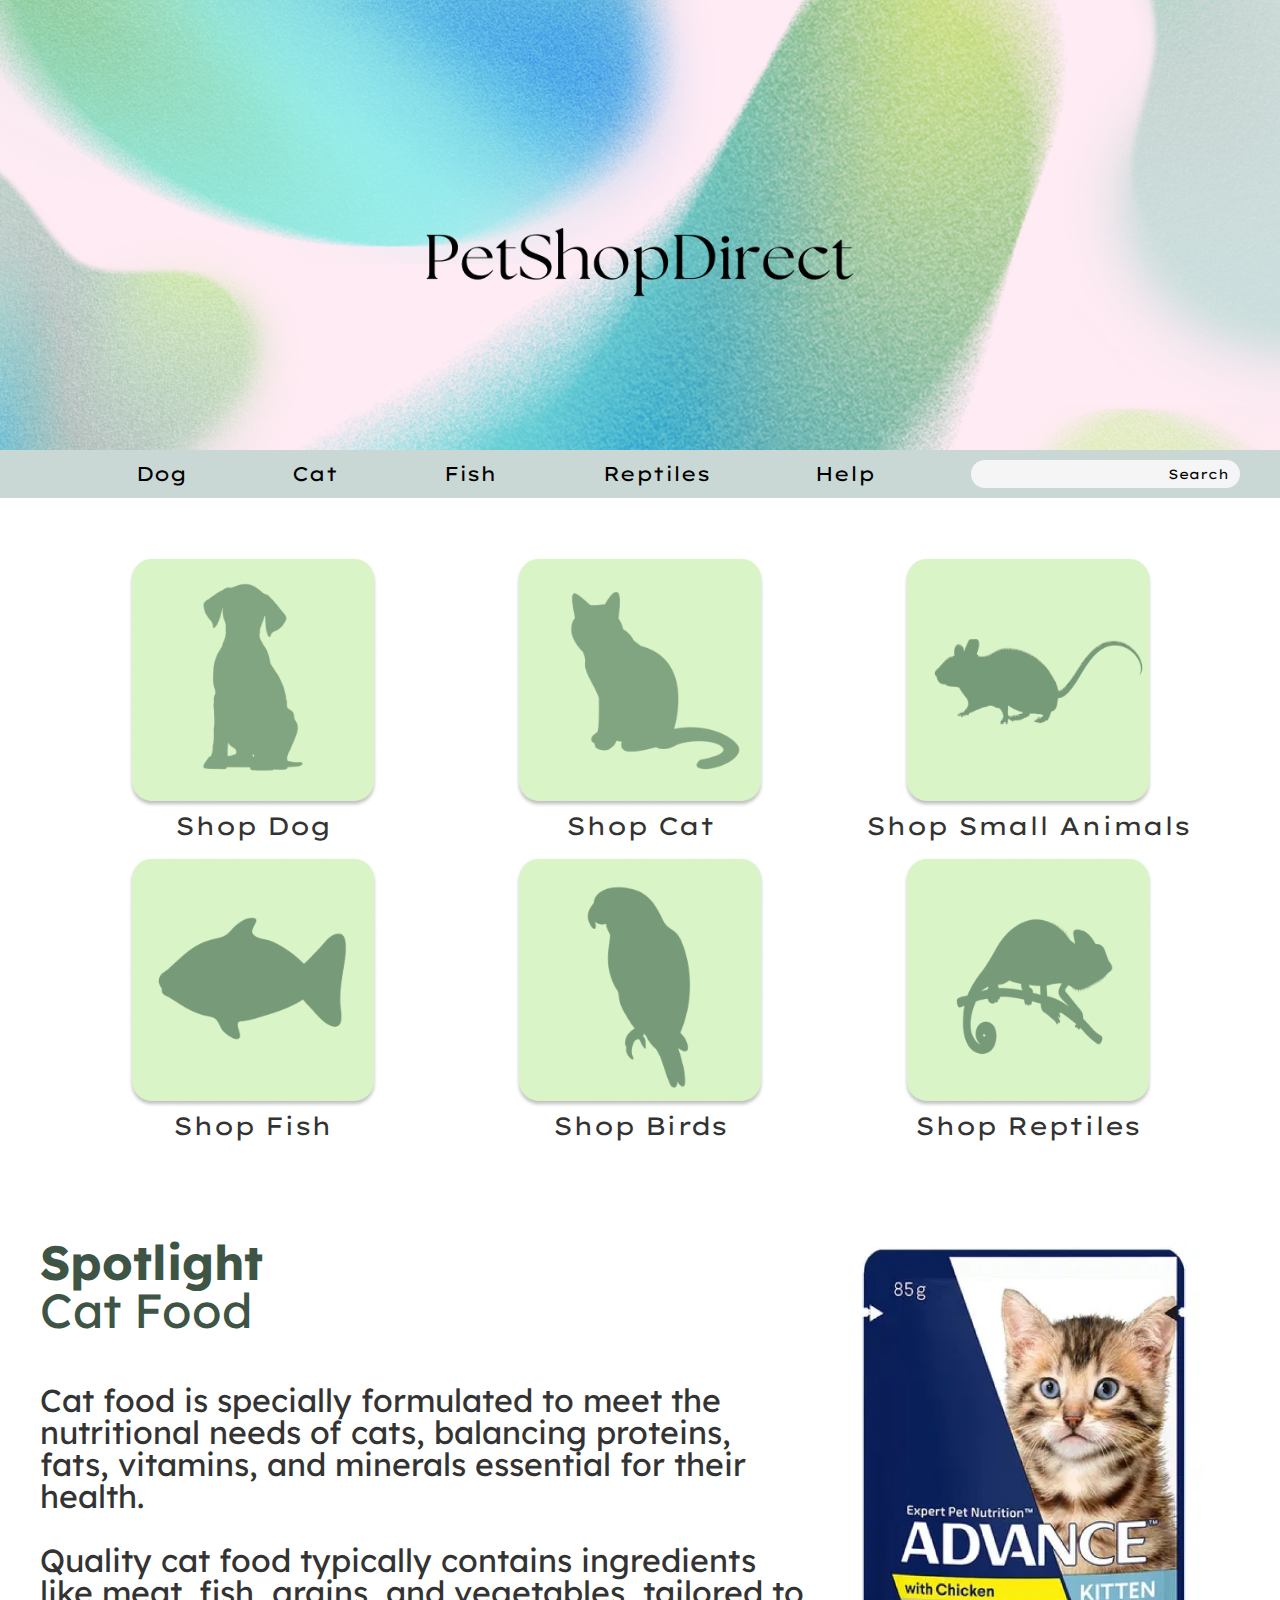
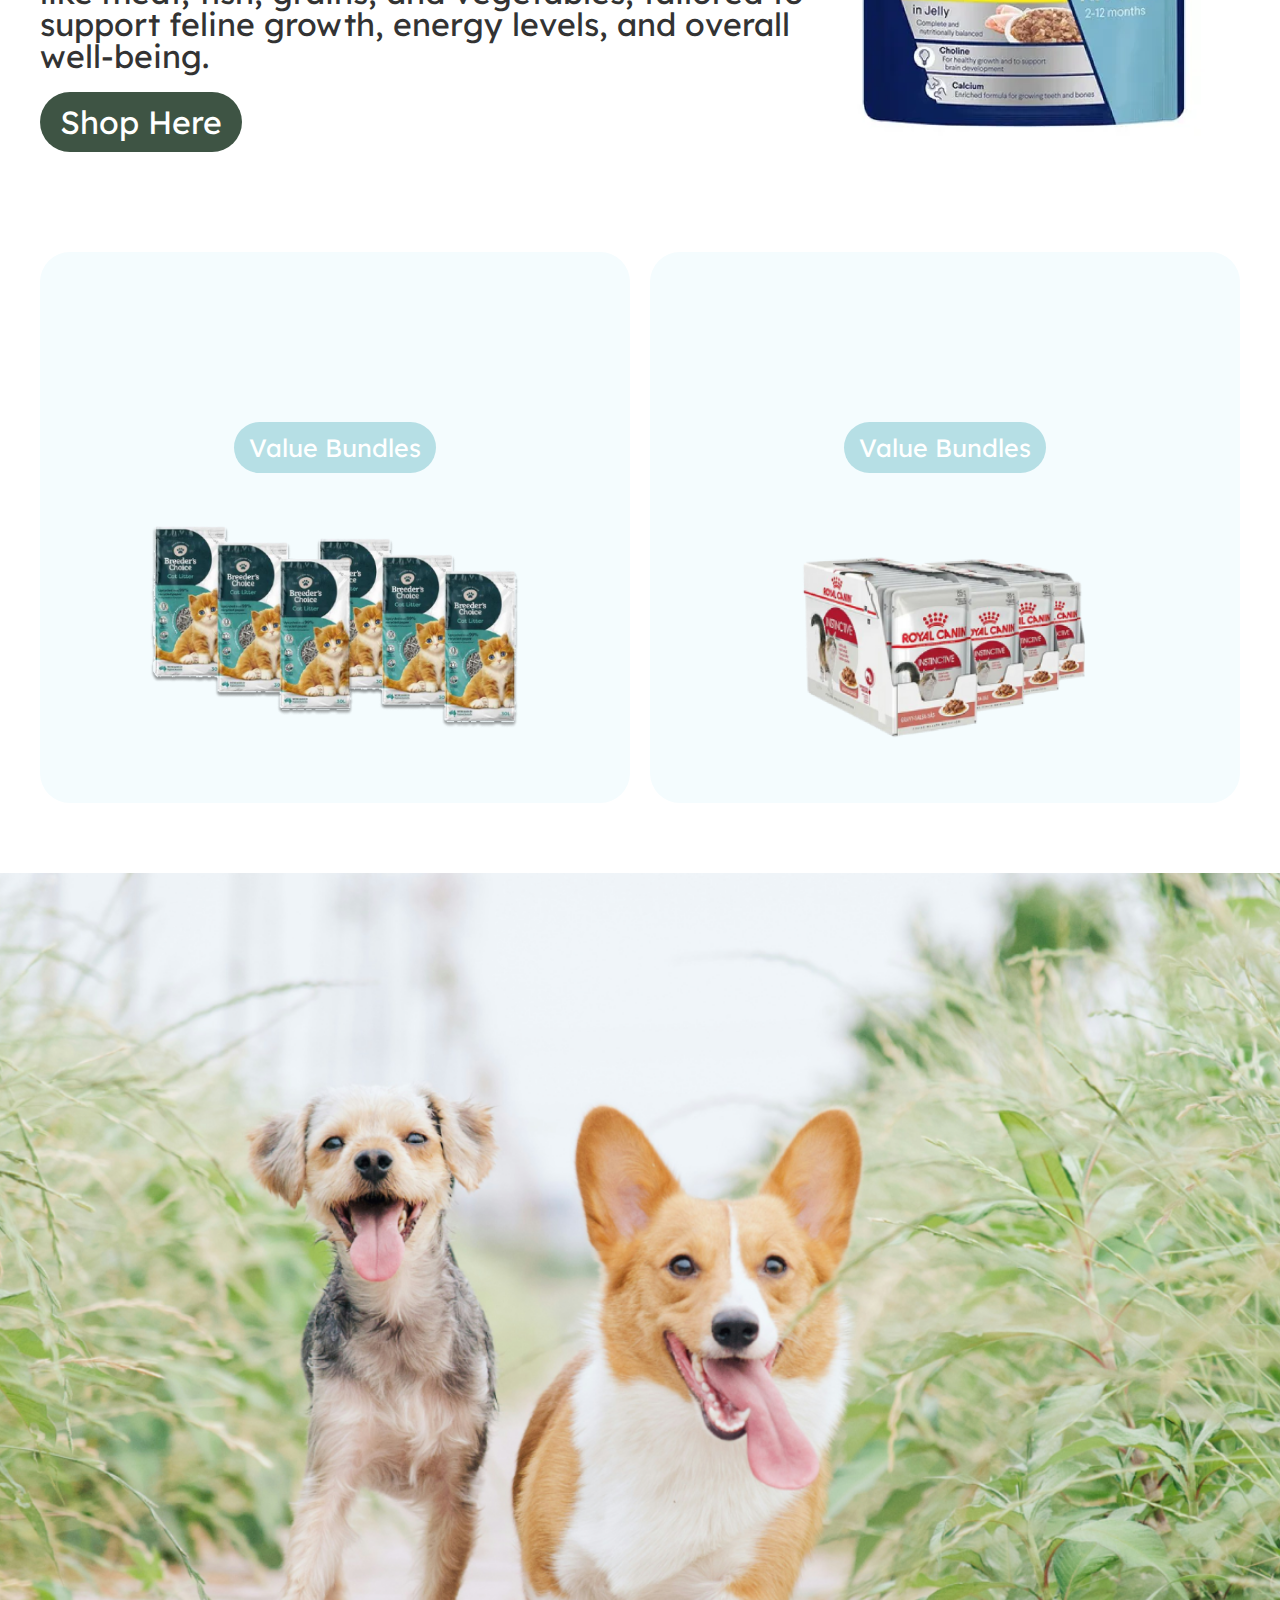
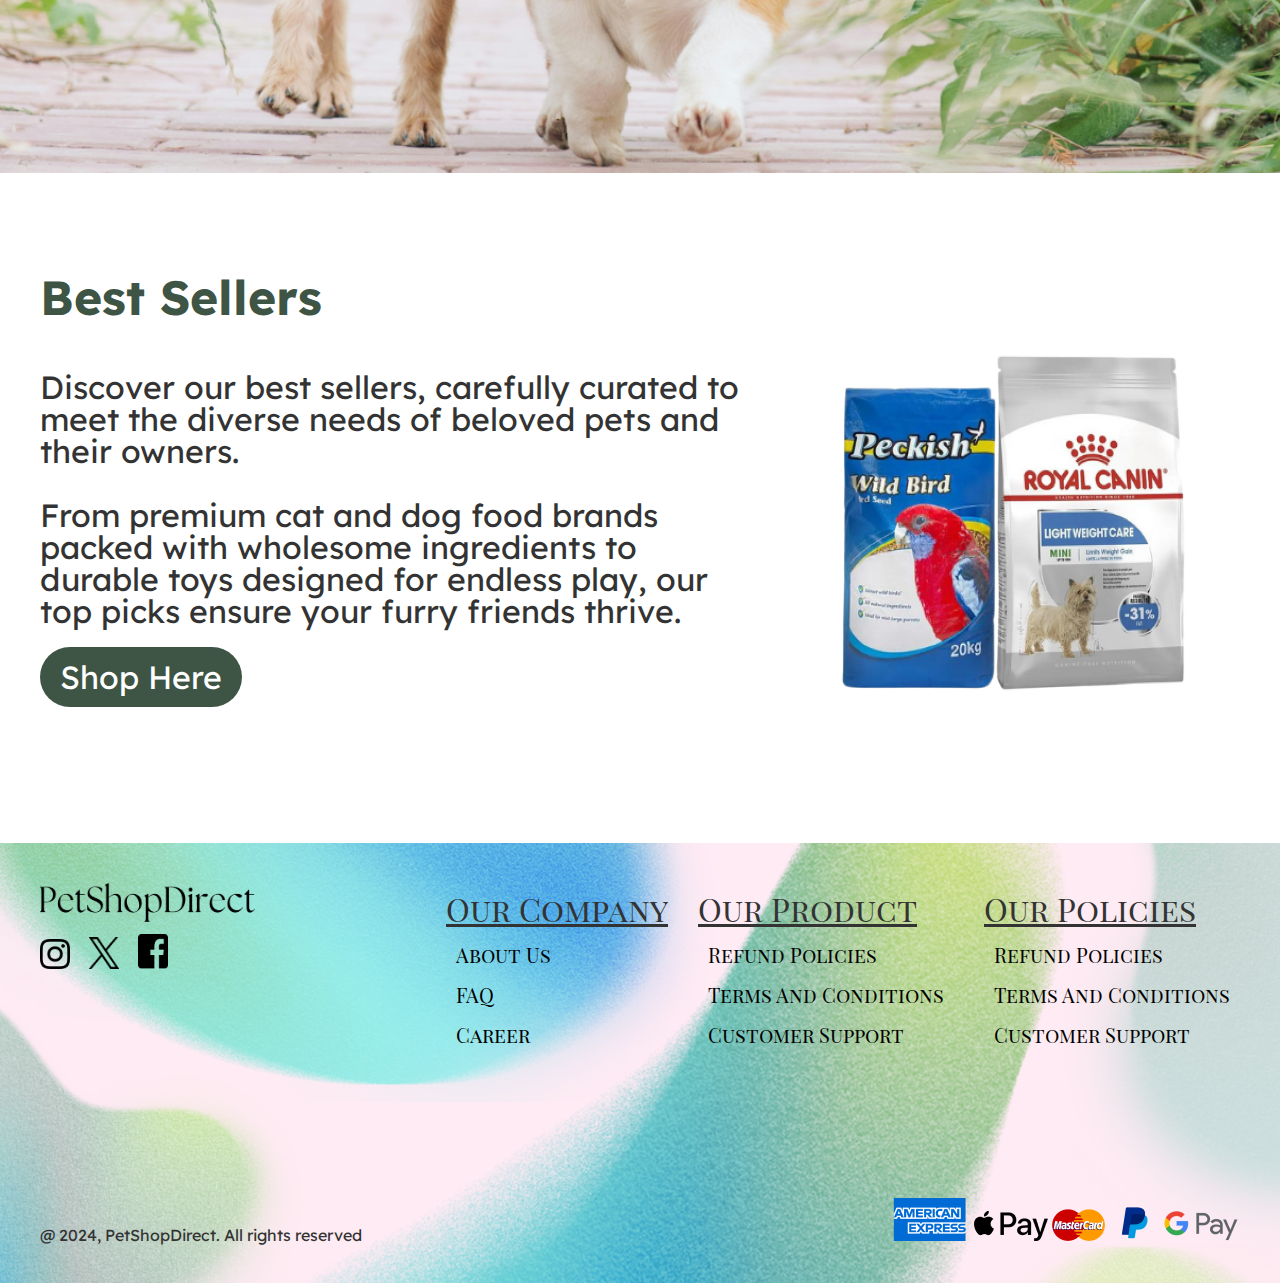
==== commit 9299be6f: "updates" ====
--- a/index.html
+++ b/index.html
@@ -8,6 +8,8 @@
     <link rel="stylesheet" href="assets/css/typography.css" />
     <link rel="stylesheet" href="assets/css/colors.css" />
     <link rel="stylesheet" href="assets/css/menu.css" />
+    <link rel="stylesheet" href="assets/css/footer.css" />
+
     <link rel="stylesheet" href="assets/css/pages/home.css" />
     <!-- fonts -->
     <link rel="preconnect" href="https://fonts.googleapis.com" />
@@ -24,18 +26,32 @@
     <div class="menu-container">
       <div class="menu">
         <div class="menu-list">
-          <a id="dogLink">dog</a>
+          <a href="/productpage.html">dog</a>
           <a>cat</a>
           <a>fish</a>
           <a>reptiles</a>
           <a>help</a>
         </div>
-        <a href="searchpage.html">
-          <div class="searchbar">
-            <input type="text" />
-            <button>search</button>
-          </div>
-        </a>
+        <div class="searchbar">
+          <input type="text" />
+          <button>search</button>
+        </div>
+      </div>
+      <div class="hamburger-menu">
+        <svg
+          xmlns="http://www.w3.org/2000/svg"
+          width="30px"
+          height="30px"
+          viewBox="0 0 24 24"
+          fill="none"
+        >
+          <path
+            fill-rule="evenodd"
+            clip-rule="evenodd"
+            d="M4 5C3.44772 5 3 5.44772 3 6C3 6.55228 3.44772 7 4 7H20C20.5523 7 21 6.55228 21 6C21 5.44772 20.5523 5 20 5H4ZM7 12C7 11.4477 7.44772 11 8 11H20C20.5523 11 21 11.4477 21 12C21 12.5523 20.5523 13 20 13H8C7.44772 13 7 12.5523 7 12ZM13 18C13 17.4477 13.4477 17 14 17H20C20.5523 17 21 17.4477 21 18C21 18.5523 20.5523 19 20 19H14C13.4477 19 13 18.5523 13 18Z"
+            fill="#000000"
+          />
+        </svg>
       </div>
     </div>
     <!-- categories -->
@@ -162,28 +178,31 @@
 </html>
 
 <script>
-    document.addEventListener("DOMContentLoaded", function () {
-      const dogButton = document.getElementById("dog");
-      dogButton.addEventListener("click", () => {
-        window.location = "productpage.html";
-      });
+  document.addEventListener("DOMContentLoaded", function () {
+    const dogButton = document.getElementById("dog");
+    dogButton.addEventListener("click", () => {
+      window.location = "productpage.html";
     });
 
-    document.addEventListener("DOMContentLoaded", function () {
-      const dogLink = document.getElementById("dogLink");
-
-      dogLink.addEventListener("click", function () {
-        window.location.href = "productpage.html";
-      });
-
-      var shoppingCartLink = document.getElementById("shoppingCartLink");
-
-
-  shoppingCartLink.addEventListener("click", function(event) {
-
+    var menu = document.querySelector(".hamburger-menu");
+    console.log(menu);
+    menu.addEventListener("click", function () {
+      document.querySelector(".menu-container").classList.toggle("active");
+    });
+  });
+
+  document.addEventListener("DOMContentLoaded", function () {
+    const dogLink = document.getElementById("dogLink");
+
+    dogLink.addEventListener("click", function () {
+      window.location.href = "productpage.html";
+    });
+  });
+  var shoppingCartLink = document.getElementById("shoppingCartLink");
+
+  shoppingCartLink.addEventListener("click", function (event) {
     event.preventDefault();
 
-
     window.location.href = "shoppingcart2.html";
-    });
+  });
 </script>
--- a/assets/css/typography.css
+++ b/assets/css/typography.css
@@ -1,4 +1,3 @@
-/* Title Styles */
 h1 {
   font-size: 48px;
   font-family: "Lexend", sans-serif;
@@ -15,45 +14,42 @@
   font-family: "Lexend Giga", sans-serif;
 }
 
-h4 {
-  font-size: 30px;
-  font-family: "Lexend", sans-serif;
-  font-weight: bold;
-  text-transform: uppercase;
-  color: #3e5444;
-}
-/* body */
 p {
-  font-size: 26px;
+  font-size: 32px;
   font-family: "Lexend", sans-serif;
 }
+
 a {
   font-size: 20px;
   font-family: "Lexend Giga", sans-serif;
   text-transform: capitalize;
   margin: 0px 10px;
-}
-
-.breadcrumb a {
+  text-decoration: none;
   color: black;
-  text-decoration: none;
 }
 
 .bold {
   font-weight: bold;
 }
 
-.continue-link {
-  font-size: 24px;
-  font-family: "Lexend", sans-serif;
+@media (max-width: 390px) {
+  h1 {
+    font-size: 34px;
+  }
+
+  h2 {
+    font-size: 27px;
+  }
+
+  h3 {
+    font-size: 24px;
+  }
+
+  p {
+    font-size: 16px;
+  }
+
+  a {
+    font-size: 14px;
+  }
 }
-
-.checkout.link {
-  font-size: 24px;
-  font-family: "Lexend", sans-serif;
-}
-
-.personal-details {
-  font-size: 16px;
-  font-family: "Lexend", sans-serif;
-}
--- a/assets/css/menu.css
+++ b/assets/css/menu.css
@@ -1,6 +1,6 @@
 .page-logo {
-  margin-top: 100px;
-  margin-bottom: 50px;
+  margin-top: 200px;
+  margin-bottom: 75px;
   display: flex;
   justify-content: center;
   align-items: center;
@@ -19,6 +19,7 @@
 
 .menu-container {
   background-color: #c9d8d5;
+  position: relative;
 }
 
 .menu {
@@ -27,6 +28,8 @@
   justify-content: space-between;
   max-width: 1200px;
   padding: 10px 30px;
+  width: 100%;
+  margin: auto;
 }
 
 .menu-list {
@@ -54,3 +57,54 @@
   font-family: "Lexend Giga", sans-serif;
   text-transform: capitalize;
 }
+
+/* hiding menu in desktop mode */
+.hamburger-menu {
+  display: none;
+  cursor: pointer;
+}
+
+@media (max-width: 390px) {
+  .menu {
+    width: fit-content;
+    z-index: 99;
+  }
+  .menu-list {
+    display: none;
+    flex-direction: column;
+    gap: 1rem;
+    background-color: #fff;
+    padding: 1rem;
+    position: absolute;
+    top: 50px;
+    right: 0;
+    box-shadow: 0 4px 8px rgba(0, 0, 0, 0.1);
+  }
+
+  .menu-container.active .menu-list {
+    display: flex;
+  }
+
+  .menu-container.active .menu-list a {
+    padding-left: 20px;
+  }
+
+  .searchbar {
+    display: none;
+  }
+
+  .hamburger-menu {
+    display: flex;
+    justify-content: end;
+    padding: 0px 10px 10px 0px;
+  }
+
+  .menu {
+    flex-direction: column;
+    align-items: flex-start;
+  }
+
+  .page-logo img {
+    width: 200px;
+  }
+}
--- a/assets/css/footer.css
+++ b/assets/css/footer.css
@@ -0,0 +1,80 @@
+.footer {
+  margin-top: 70px;
+  display: flex;
+  flex-direction: column;
+  gap: 30px;
+  background-image: url("../images/footer\ image.png");
+  background-position: center;
+  background-size: cover;
+  height: 40vh;
+  justify-content: space-between;
+  font-family: "Playfair Display SC", serif;
+  padding: 40px;
+}
+
+.footer .footer-top,
+.footer-bottom {
+  display: flex;
+  justify-content: space-between;
+  align-items: baseline;
+}
+
+.footer .footer-top .logo-section .logo {
+  width: 215px;
+}
+
+.social-icons img {
+  width: 30px;
+  margin-right: 15px;
+  margin-top: 10px;
+}
+
+.footer-menu {
+  display: flex;
+  gap: 30px;
+}
+
+.menu-section {
+  display: flex;
+  flex-direction: column;
+  align-items: flex-start;
+  gap: 20px;
+}
+
+.menu-section a,
+.menu-title {
+  font-family: "Playfair Display SC", serif;
+}
+
+.footer-bottom p {
+  font-size: 16px;
+}
+
+.menu-section .menu-title {
+  text-decoration: underline;
+}
+
+@media (max-width: 390px) {
+  .footer {
+    padding: 10px;
+  }
+  .footer-menu {
+    display: none;
+  }
+
+  .footer-bottom {
+    flex-direction: column-reverse;
+    align-items: center;
+  }
+  .footer-bottom img {
+    width: 40px;
+  }
+
+  .logo-section {
+    margin: auto;
+    display: flex;
+    justify-content: center;
+    flex-direction: column;
+    align-items: center;
+  }
+}
--- a/assets/css/pages/home.css
+++ b/assets/css/pages/home.css
@@ -4,39 +4,6 @@
   background-image: url("../../images/header.png");
   background-position: center;
   background-size: cover;
-}
-.menu-container {
-  background-color: #c9d8d5;
-}
-.menu {
-  display: flex;
-  align-items: center;
-  justify-content: space-between;
-  max-width: 1200px;
-  padding: 10px 30px;
-}
-.menu-list {
-  width: 100%;
-  display: flex;
-  justify-content: space-evenly;
-}
-.searchbar {
-  background-color: #f5f5f5;
-  padding: 5px;
-  border-radius: 20px;
-  display: flex;
-  gap: 5px;
-}
-.searchbar input {
-  border: none;
-  background-color: transparent;
-}
-
-.searchbar button {
-  background-color: transparent;
-  border: none;
-  font-family: "Lexend Giga", sans-serif;
-  text-transform: capitalize;
 }
 
 .categories {
@@ -135,58 +102,36 @@
   background-size: cover;
 }
 
-.footer {
-  margin-top: 70px;
-  display: flex;
-  flex-direction: column;
-  gap: 30px;
-  background-image: url("../../images/footer\ image.png");
-  background-position: center;
-  background-size: cover;
-  height: 40vh;
-  justify-content: space-between;
-  font-family: "Playfair Display SC", serif;
-  padding: 40px;
+@media (max-width: 390px) {
+  .banner {
+    background-image: url("../../images/footer\ image.png");
+  }
+  .spotlight-container {
+    flex-direction: column-reverse;
+  }
+  .spotlight-container p {
+    margin-bottom: 20px;
+    margin-top: 50px;
+    max-width: 340px;
+  }
+  .spotlight-container img {
+    width: 100%;
+    height: 400px;
+  }
+
+  .category p {
+    font-size: 18px;
+  }
+
+  .bundles {
+    flex-direction: column;
+    align-items: center;
+  }
+  .bundles button {
+    margin-top: 0px;
+  }
+
+  .featured {
+    height: 50vh;
+  }
 }
-
-.footer .footer-top,
-.footer-bottom {
-  display: flex;
-  justify-content: space-between;
-  align-items: baseline;
-}
-
-.footer .footer-top .logo-section .logo {
-  width: 215px;
-}
-
-.social-icons img {
-  width: 30px;
-  margin-right: 15px;
-  margin-top: 10px;
-}
-
-.footer-menu {
-  display: flex;
-  gap: 30px;
-}
-
-.menu-section {
-  display: flex;
-  flex-direction: column;
-  align-items: flex-start;
-  gap: 20px;
-}
-
-.menu-section a,
-.menu-title {
-  font-family: "Playfair Display SC", serif;
-}
-
-.footer-bottom p {
-  font-size: 16px;
-}
-
-.menu-section .menu-title {
-  text-decoration: underline;
-}
